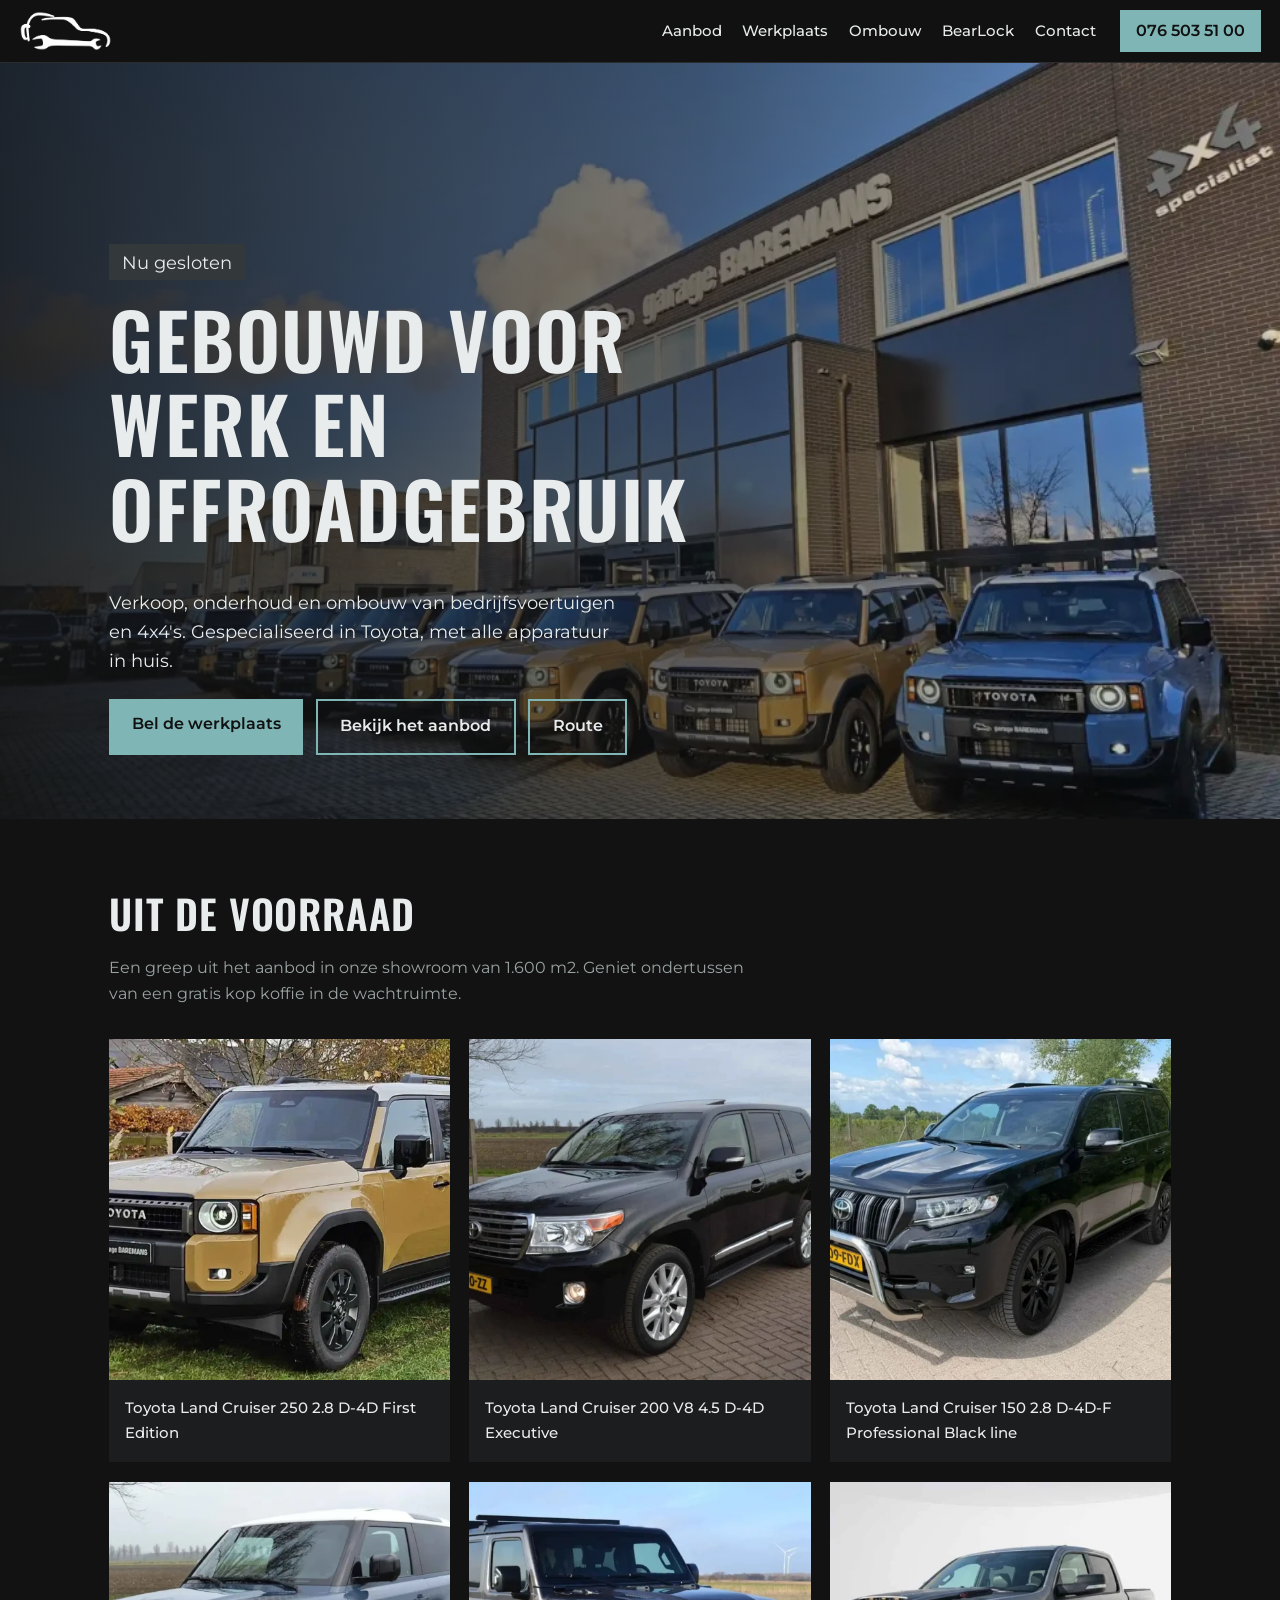
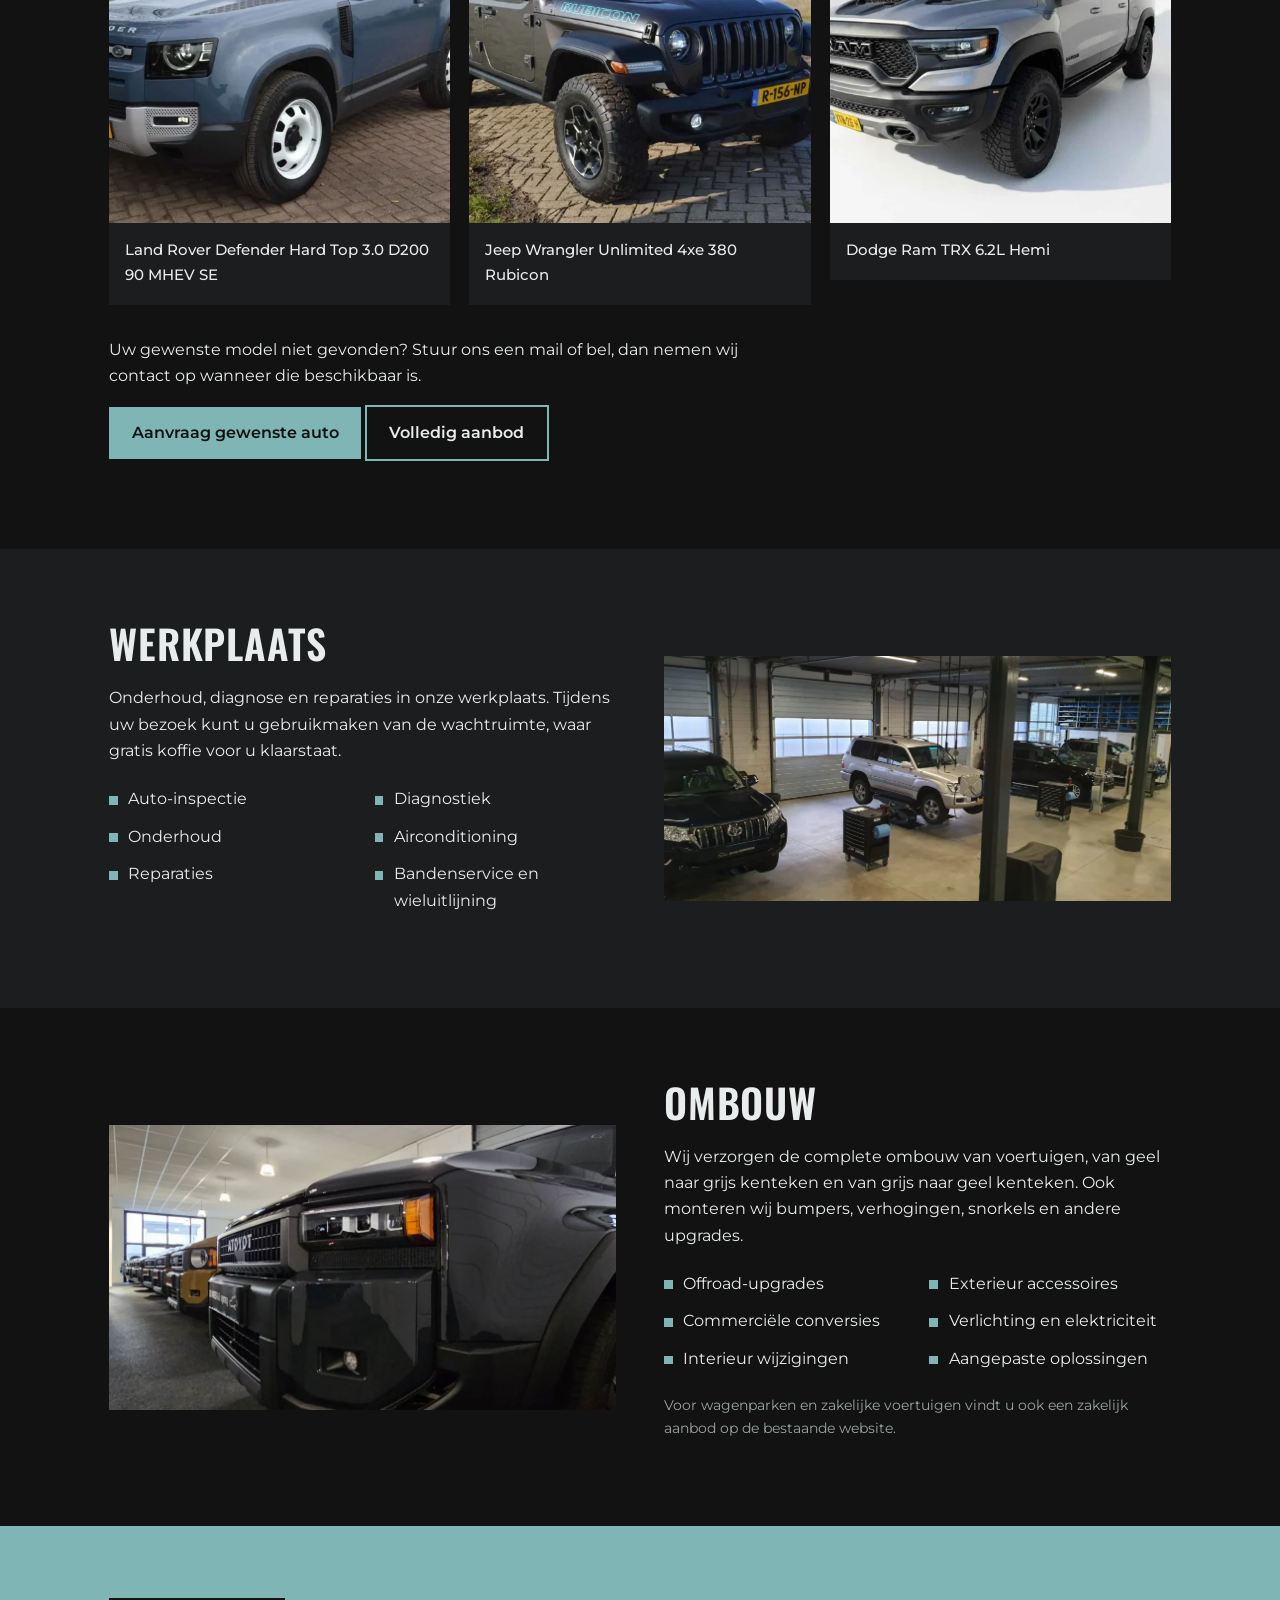
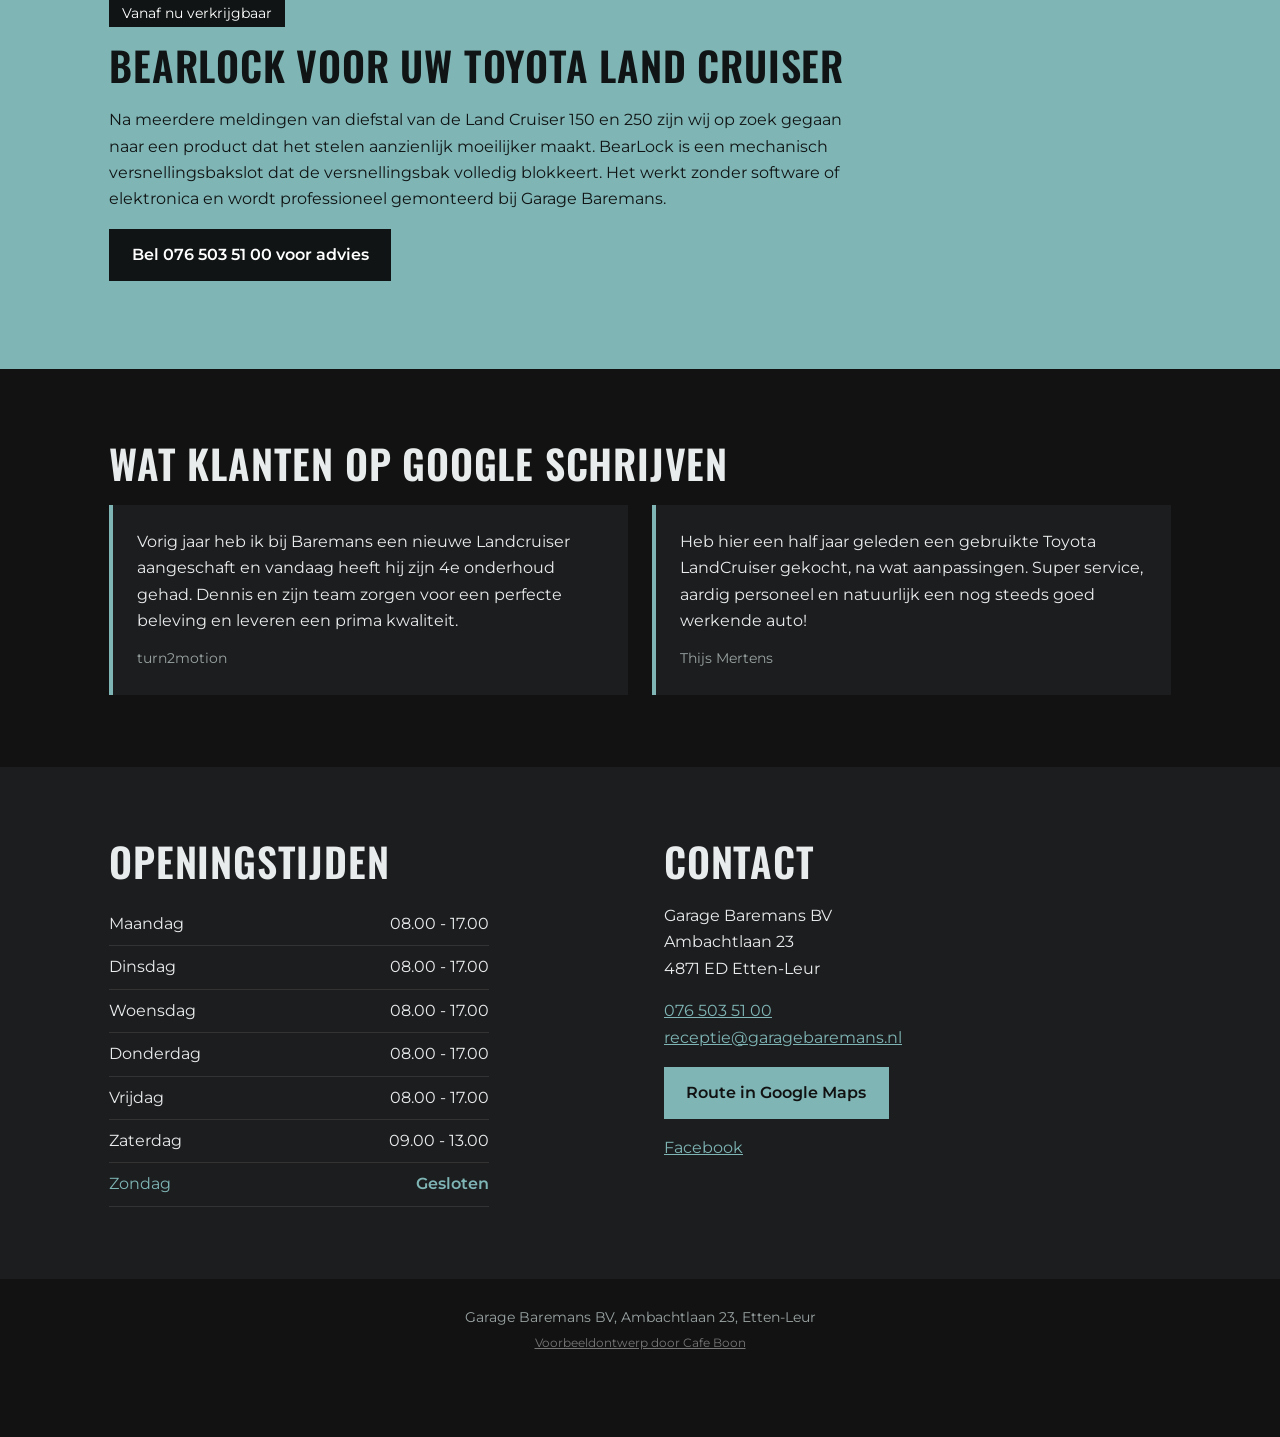
==== index.html @ c6d0fb04 "Voorbeeldwebsite voor Garage Baremans" ====
<!doctype html>
<html lang="nl">
<head>
<meta charset="utf-8">
<meta name="viewport" content="width=device-width, initial-scale=1">
<meta name="robots" content="noindex">
<title>Garage Baremans - 4x4 en bedrijfswagens in Etten-Leur</title>
<meta name="description" content="Garage Baremans aan de Ambachtlaan 23 in Etten-Leur. Verkoop, onderhoud en ombouw van 4x4's en bedrijfswagens. Gespecialiseerd in Toyota. Showroom van 1.600 m2.">
<meta property="og:title" content="Garage Baremans, Etten-Leur">
<meta property="og:description" content="Verkoop, onderhoud en ombouw van 4x4's en bedrijfswagens. Gespecialiseerd in Toyota.">
<meta property="og:image" content="images/pand.webp">
<link rel="icon" href="images/favicon.png">
<link rel="preconnect" href="https://fonts.googleapis.com">
<link rel="preconnect" href="https://fonts.gstatic.com" crossorigin>
<link href="https://fonts.googleapis.com/css2?family=Oswald:wght@500;600&family=Montserrat:wght@400;500;600&display=swap" rel="stylesheet">
<link rel="stylesheet" href="style.css">
</head>
<body>
<header class="top">
  <a class="brand" href="#"><img src="images/logo-white.webp" alt="Garage Baremans"></a>
  <nav>
    <a href="#aanbod">Aanbod</a>
    <a href="#werkplaats">Werkplaats</a>
    <a href="#ombouw">Ombouw</a>
    <a href="#bearlock">BearLock</a>
    <a href="#contact">Contact</a>
  </nav>
  <a class="call" href="tel:+31765035100">076 503 51 00</a>
</header>

<section class="hero">
  <img src="images/pand.webp" alt="Garage Baremans aan de Ambachtlaan in Etten-Leur met Toyota Land Cruisers voor de deur">
  <div class="shade"></div>
  <div class="hero-in">
    <p class="tag" id="status"></p>
    <h1>Gebouwd voor werk en offroadgebruik</h1>
    <p>Verkoop, onderhoud en ombouw van bedrijfsvoertuigen en 4x4's. Gespecialiseerd in Toyota, met alle apparatuur in huis.</p>
    <div class="actions">
      <a class="btn" href="tel:+31765035100">Bel de werkplaats</a>
      <a class="btn ghost" href="#aanbod">Bekijk het aanbod</a>
      <a class="btn ghost" href="https://www.google.com/maps/dir/?api=1&destination=Ambachtlaan+23+4871+ED+Etten-Leur">Route</a>
    </div>
  </div>
</section>

<section id="aanbod" class="wrap">
  <h2>Uit de voorraad</h2>
  <p class="sub">Een greep uit het aanbod in onze showroom van 1.600 m2. Geniet ondertussen van een gratis kop koffie in de wachtruimte.</p>
  <ul class="cars">
    <li><a href="https://garagebaremans.nl/aanbod/"><img src="images/voorraad/Toyota-Land-Cruiser250-2.8-D-4D-First-Edition-Panorama-Dak-Grijs-Kenteken.webp" alt="" loading="lazy"><span>Toyota Land Cruiser 250 2.8 D-4D First Edition</span></a></li>
    <li><a href="https://garagebaremans.nl/aanbod/"><img src="images/voorraad/Toyota-Land-Cruiser200-V8-4.5-V8-D-4D-Executive-Window-van-V1.webp" alt="" loading="lazy"><span>Toyota Land Cruiser 200 V8 4.5 D-4D Executive</span></a></li>
    <li><a href="https://garagebaremans.nl/aanbod/"><img src="images/voorraad/Toyota-Land-Cruiser150-2.8-D-4D-F-Professional-Black-line-Window-Van.webp" alt="" loading="lazy"><span>Toyota Land Cruiser 150 2.8 D-4D-F Professional Black line</span></a></li>
    <li><a href="https://garagebaremans.nl/aanbod/"><img src="images/voorraad/Land-Rover-DefenderHard-Top-3.0-D200-90-MHEV-SE.webp" alt="" loading="lazy"><span>Land Rover Defender Hard Top 3.0 D200 90 MHEV SE</span></a></li>
    <li><a href="https://garagebaremans.nl/aanbod/"><img src="images/voorraad/Jeep-WranglerUnlimited-4xe-380-Rubicon.webp" alt="" loading="lazy"><span>Jeep Wrangler Unlimited 4xe 380 Rubicon</span></a></li>
    <li><a href="https://garagebaremans.nl/aanbod/"><img src="images/voorraad/Dodge-Ram-TRX.webp" alt="" loading="lazy"><span>Dodge Ram TRX 6.2L Hemi</span></a></li>
  </ul>
  <p class="find">Uw gewenste model niet gevonden? Stuur ons een mail of bel, dan nemen wij contact op wanneer die beschikbaar is.</p>
  <p><a class="btn" href="mailto:receptie@garagebaremans.nl?subject=Gewenste%20auto">Aanvraag gewenste auto</a> <a class="btn ghost" href="https://garagebaremans.nl/aanbod/">Volledig aanbod</a></p>
</section>

<section id="werkplaats" class="band">
  <div class="wrap split">
    <div>
      <h2>Werkplaats</h2>
      <p>Onderhoud, diagnose en reparaties in onze werkplaats. Tijdens uw bezoek kunt u gebruikmaken van de wachtruimte, waar gratis koffie voor u klaarstaat.</p>
      <ul class="list">
        <li>Auto-inspectie</li><li>Onderhoud</li><li>Reparaties</li><li>Diagnostiek</li><li>Airconditioning</li><li>Bandenservice en wieluitlijning</li>
      </ul>
    </div>
    <img src="images/werkplaats.webp" alt="Werkplaats van Garage Baremans met Toyota op de brug" loading="lazy">
  </div>
</section>

<section id="ombouw" class="wrap split rev">
  <img src="images/jeeps.webp" alt="Voertuigen van Garage Baremans" loading="lazy">
  <div>
    <h2>Ombouw</h2>
    <p>Wij verzorgen de complete ombouw van voertuigen, van geel naar grijs kenteken en van grijs naar geel kenteken. Ook monteren wij bumpers, verhogingen, snorkels en andere upgrades.</p>
    <ul class="list">
      <li>Offroad-upgrades</li><li>Commerciële conversies</li><li>Interieur wijzigingen</li><li>Exterieur accessoires</li><li>Verlichting en elektriciteit</li><li>Aangepaste oplossingen</li>
    </ul>
    <p class="small">Voor wagenparken en zakelijke voertuigen vindt u ook een zakelijk aanbod op de bestaande website.</p>
  </div>
</section>

<section id="bearlock" class="alert">
  <div class="wrap">
    <p class="tag">Vanaf nu verkrijgbaar</p>
    <h2>BearLock voor uw Toyota Land Cruiser</h2>
    <p>Na meerdere meldingen van diefstal van de Land Cruiser 150 en 250 zijn wij op zoek gegaan naar een product dat het stelen aanzienlijk moeilijker maakt. BearLock is een mechanisch versnellingsbakslot dat de versnellingsbak volledig blokkeert. Het werkt zonder software of elektronica en wordt professioneel gemonteerd bij Garage Baremans.</p>
    <p><a class="btn" href="tel:+31765035100">Bel 076 503 51 00 voor advies</a></p>
  </div>
</section>

<section class="wrap reviews">
  <h2>Wat klanten op Google schrijven</h2>
  <div class="rv">
    <blockquote>Vorig jaar heb ik bij Baremans een nieuwe Landcruiser aangeschaft en vandaag heeft hij zijn 4e onderhoud gehad. Dennis en zijn team zorgen voor een perfecte beleving en leveren een prima kwaliteit.<cite>turn2motion</cite></blockquote>
    <blockquote>Heb hier een half jaar geleden een gebruikte Toyota LandCruiser gekocht, na wat aanpassingen. Super service, aardig personeel en natuurlijk een nog steeds goed werkende auto!<cite>Thijs Mertens</cite></blockquote>
  </div>
</section>

<section id="contact" class="visit">
  <div class="wrap two">
    <div>
      <h2>Openingstijden</h2>
      <table>
        <tr data-d="1"><th>Maandag</th><td>08.00 - 17.00</td></tr>
        <tr data-d="2"><th>Dinsdag</th><td>08.00 - 17.00</td></tr>
        <tr data-d="3"><th>Woensdag</th><td>08.00 - 17.00</td></tr>
        <tr data-d="4"><th>Donderdag</th><td>08.00 - 17.00</td></tr>
        <tr data-d="5"><th>Vrijdag</th><td>08.00 - 17.00</td></tr>
        <tr data-d="6"><th>Zaterdag</th><td>09.00 - 13.00</td></tr>
        <tr data-d="0"><th>Zondag</th><td>Gesloten</td></tr>
      </table>
    </div>
    <div>
      <h2>Contact</h2>
      <p>Garage Baremans BV<br>Ambachtlaan 23<br>4871 ED Etten-Leur</p>
      <p><a href="tel:+31765035100">076 503 51 00</a><br><a href="mailto:receptie@garagebaremans.nl">receptie@garagebaremans.nl</a></p>
      <p><a class="btn" href="https://www.google.com/maps/dir/?api=1&destination=Ambachtlaan+23+4871+ED+Etten-Leur">Route in Google Maps</a></p>
      <p><a href="https://www.facebook.com/GarageBaremans/">Facebook</a></p>
    </div>
  </div>
</section>

<footer>
  <p>Garage Baremans BV, Ambachtlaan 23, Etten-Leur</p>
  <p class="credit"><a href="https://cafeboon.com">Voorbeeldontwerp door Cafe Boon</a></p>
</footer>
<a class="fab" href="tel:+31765035100">Bel</a>
<script>
(function(){
  var h={1:[8,17],2:[8,17],3:[8,17],4:[8,17],5:[8,17],6:[9,13]};
  var n=new Date(),d=n.getDay(),m=n.getHours()+n.getMinutes()/60,el=document.getElementById('status');
  var r=document.querySelector('tr[data-d="'+d+'"]');if(r)r.className='today';
  if(h[d]&&m>=h[d][0]&&m<h[d][1]){el.textContent='Nu geopend tot '+h[d][1]+'.00';el.className='tag yes'}else{el.textContent='Nu gesloten'}
})();
</script>
</body>
</html>
---- style.css ----
:root{--teal:#7fb5b5;--black:#121212;--panel:#1c1d1e;--text:#e9ecec;--mute:#9aa3a3}
*{box-sizing:border-box}
body{margin:0;font-family:Montserrat,sans-serif;background:var(--black);color:var(--text);line-height:1.65}
h1,h2{font-family:Oswald,sans-serif;font-weight:600;text-transform:uppercase;letter-spacing:.02em;line-height:1.1;margin:0 0 .5em}
h1{font-size:clamp(2.4rem,7vw,4.8rem);max-width:14ch}
h2{font-size:clamp(1.8rem,4vw,2.5rem)}
a{color:var(--teal)}
.top{display:flex;align-items:center;gap:1.5rem;padding:.6rem 1.2rem;background:rgba(18,18,18,.96);border-bottom:1px solid #2a2c2d;position:sticky;top:0;z-index:5}
.brand img{height:40px;display:block}
.top nav{margin-left:auto;display:flex;gap:1.3rem}.top nav a{color:var(--text);text-decoration:none;font-size:.92rem;font-weight:500}
.call{background:var(--teal);color:#111;text-decoration:none;padding:.5rem 1rem;font-weight:600;white-space:nowrap}
.hero{position:relative;min-height:84vh;display:flex;align-items:flex-end}
.hero>img{position:absolute;inset:0;width:100%;height:100%;object-fit:cover;object-position:70% 50%}
.shade{position:absolute;inset:0;background:linear-gradient(90deg,rgba(18,18,18,.88) 0%,rgba(18,18,18,.55) 55%,rgba(18,18,18,.1) 100%)}
.hero-in{position:relative;max-width:1100px;width:100%;margin:0 auto;padding:4rem 1.2rem}
.hero-in p{max-width:520px;font-size:1.1rem}
.tag{display:inline-block;background:#33383a;padding:.2rem .8rem;font-size:.85rem;margin:0 0 1rem!important}.tag.yes{background:#1f6a3a}
.actions{display:flex;gap:.8rem;flex-wrap:wrap;margin-top:1.5rem}
.btn{display:inline-block;background:var(--teal);color:#111;padding:.8rem 1.4rem;text-decoration:none;font-weight:600}
.btn.ghost{background:transparent;color:var(--text);border:2px solid var(--teal)}
.wrap{max-width:1100px;margin:0 auto;padding:4.5rem 1.2rem}
.sub{color:var(--mute);max-width:640px}
.cars{list-style:none;padding:0;margin:2rem 0;display:grid;grid-template-columns:repeat(auto-fill,minmax(300px,1fr));gap:1.2rem}
.cars a{display:block;background:var(--panel);text-decoration:none;color:var(--text);border-bottom:3px solid transparent;transition:border-color .2s}
.cars a:hover{border-color:var(--teal)}
.cars img{width:100%;aspect-ratio:1/1;object-fit:cover;display:block;background:#2a2a2a}
.cars span{display:block;padding:.9rem 1rem;font-weight:500;font-size:.95rem}
.find{max-width:640px}
.band{background:var(--panel)}
.split{display:grid;grid-template-columns:1fr 1fr;gap:3rem;align-items:center}
.split img{width:100%;display:block}
.list{list-style:none;padding:0;columns:2;gap:1.5rem}
.list li{padding:.35rem 0 .35rem 1.2rem;position:relative;break-inside:avoid}
.list li:before{content:"";position:absolute;left:0;top:.95em;width:.55rem;height:.55rem;background:var(--teal)}
.small{font-size:.88rem;color:var(--mute)}
.alert{background:var(--teal);color:#101414}
.alert .tag{background:#101414;color:#fff}.alert .btn{background:#101414;color:#fff}.alert p{max-width:760px}
.rv{display:grid;grid-template-columns:1fr 1fr;gap:1.5rem}
blockquote{margin:0;background:var(--panel);padding:1.5rem;border-left:4px solid var(--teal)}
cite{display:block;margin-top:.8rem;color:var(--mute);font-style:normal;font-size:.9rem}
.visit{background:var(--panel)}
.two{display:grid;grid-template-columns:1fr 1fr;gap:3rem}
table{border-collapse:collapse;width:100%;max-width:380px}
th{text-align:left;font-weight:400}td{text-align:right}
th,td{padding:.5rem 0;border-bottom:1px solid #333}
tr.today{color:var(--teal);font-weight:600}
footer{text-align:center;padding:1.5rem 1rem 5rem;font-size:.9rem;color:var(--mute)}
footer p{margin:.2rem}.credit{font-size:.78rem}.credit a{color:#777}
.fab{display:none}
@media(max-width:760px){
.top nav,.call{display:none}.top{justify-content:center}
.hero{min-height:78vh}.shade{background:linear-gradient(0deg,rgba(18,18,18,.92) 20%,rgba(18,18,18,.25))}
.split,.two,.rv{grid-template-columns:1fr;gap:2rem}.rev img{order:2}.list{columns:1}
.fab{display:block;position:fixed;right:1rem;bottom:1rem;background:var(--teal);color:#111;text-decoration:none;font-weight:600;padding:.9rem 1.5rem;border-radius:999px;box-shadow:0 4px 12px rgba(0,0,0,.5);z-index:9}}
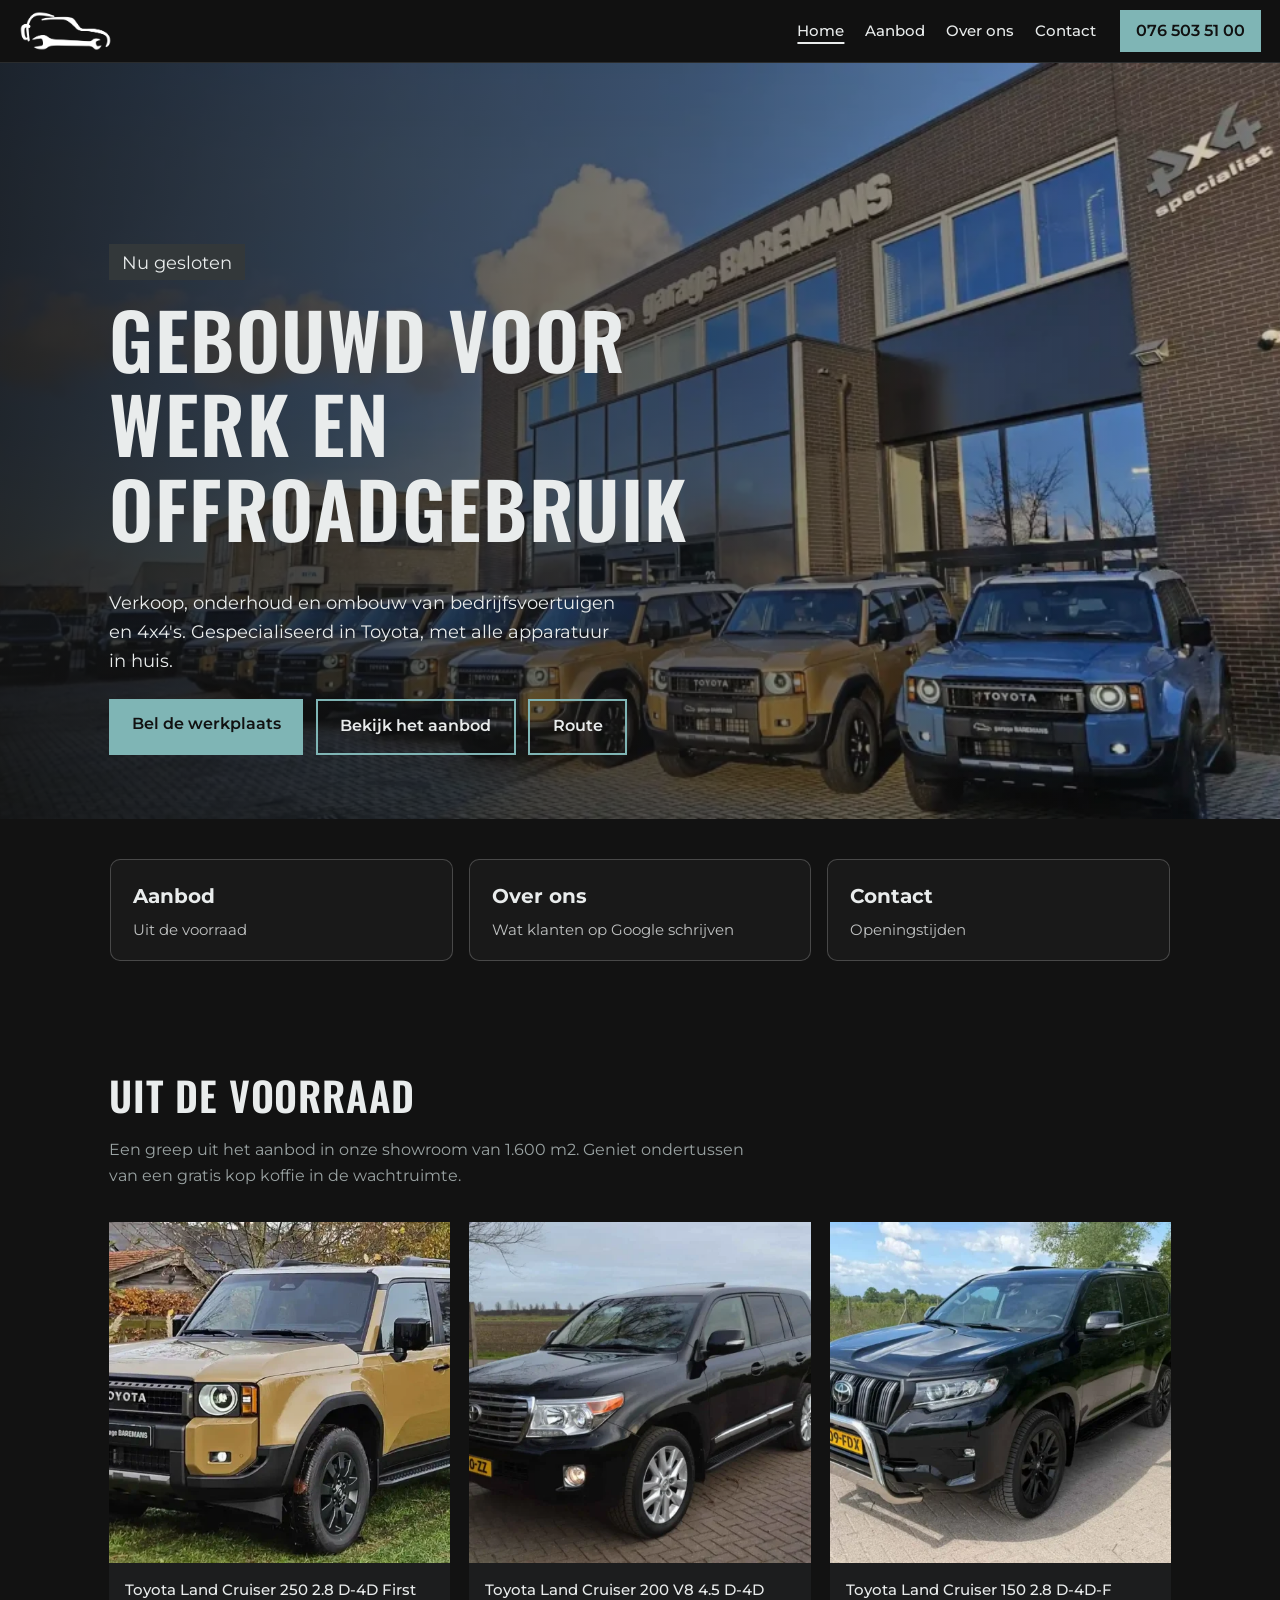
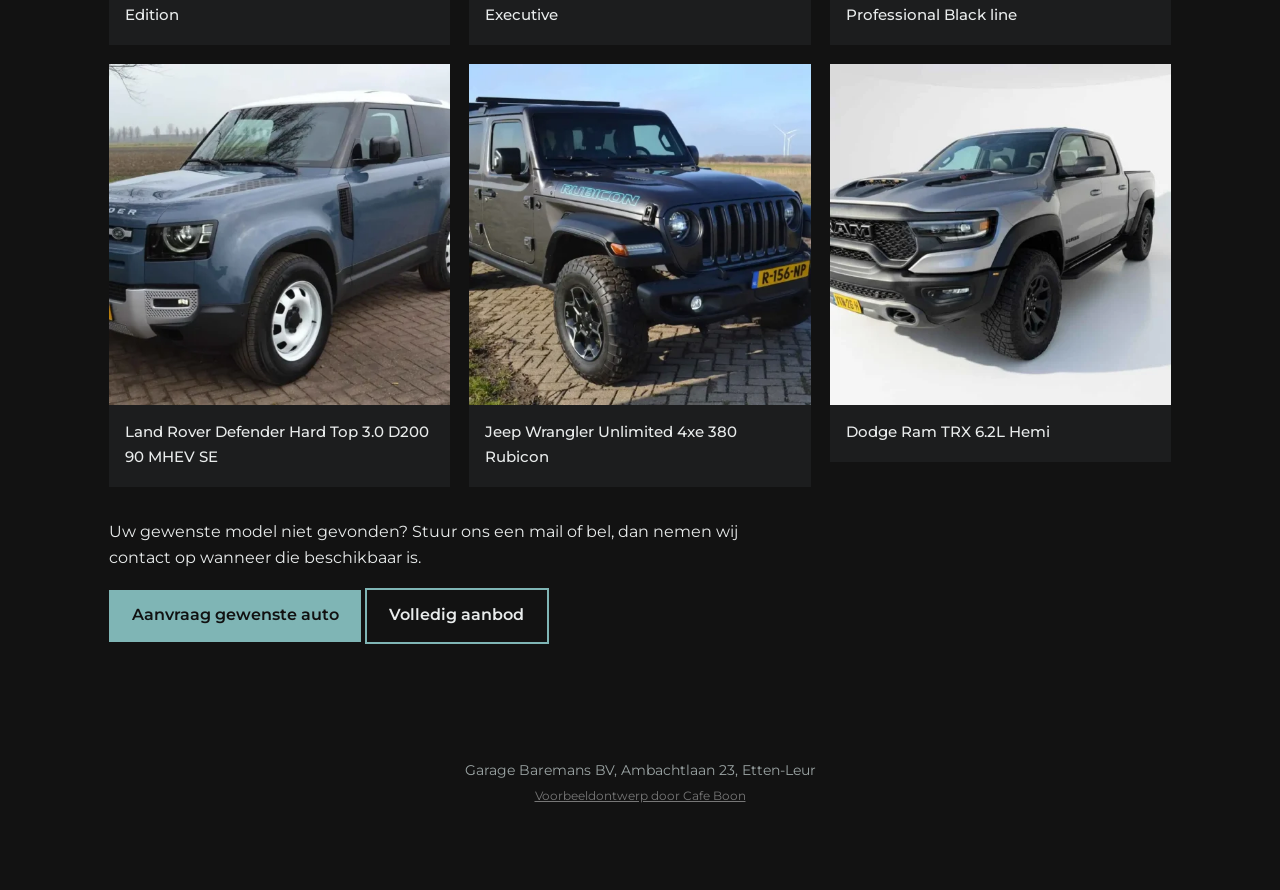
==== commit 514f9fd4: "Website opgedeeld in meerdere pagina's" ====
--- a/index.html
+++ b/index.html
@@ -17,125 +17,49 @@
 </head>
 <body>
 <header class="top">
-  <a class="brand" href="#"><img src="images/logo-white.webp" alt="Garage Baremans"></a>
-  <nav>
-    <a href="#aanbod">Aanbod</a>
-    <a href="#werkplaats">Werkplaats</a>
-    <a href="#ombouw">Ombouw</a>
-    <a href="#bearlock">BearLock</a>
-    <a href="#contact">Contact</a>
-  </nav>
-  <a class="call" href="tel:+31765035100">076 503 51 00</a>
+<a class="brand" href="index.html"><img alt="Garage Baremans" src="images/logo-white.webp"/></a>
+<nav><a aria-current="page" href="index.html">Home</a><a href="aanbod.html">Aanbod</a><a href="over.html">Over ons</a><a href="contact.html">Contact</a></nav>
+<a class="call" href="tel:+31765035100">076 503 51 00</a>
 </header>
-
+<div aria-label="Pagina's" class="sn-bar" role="navigation"><a aria-current="page" class="sn-link" href="index.html">Home</a><a class="sn-link" href="aanbod.html">Aanbod</a><a class="sn-link" href="over.html">Over ons</a><a class="sn-link" href="contact.html">Contact</a></div>
 <section class="hero">
-  <img src="images/pand.webp" alt="Garage Baremans aan de Ambachtlaan in Etten-Leur met Toyota Land Cruisers voor de deur">
-  <div class="shade"></div>
-  <div class="hero-in">
-    <p class="tag" id="status"></p>
-    <h1>Gebouwd voor werk en offroadgebruik</h1>
-    <p>Verkoop, onderhoud en ombouw van bedrijfsvoertuigen en 4x4's. Gespecialiseerd in Toyota, met alle apparatuur in huis.</p>
-    <div class="actions">
-      <a class="btn" href="tel:+31765035100">Bel de werkplaats</a>
-      <a class="btn ghost" href="#aanbod">Bekijk het aanbod</a>
-      <a class="btn ghost" href="https://www.google.com/maps/dir/?api=1&destination=Ambachtlaan+23+4871+ED+Etten-Leur">Route</a>
-    </div>
-  </div>
+<img alt="Garage Baremans aan de Ambachtlaan in Etten-Leur met Toyota Land Cruisers voor de deur" src="images/pand.webp"/>
+<div class="shade"></div>
+<div class="hero-in">
+<p class="tag" id="status"></p>
+<h1>Gebouwd voor werk en offroadgebruik</h1>
+<p>Verkoop, onderhoud en ombouw van bedrijfsvoertuigen en 4x4's. Gespecialiseerd in Toyota, met alle apparatuur in huis.</p>
+<div class="actions">
+<a class="btn" href="tel:+31765035100">Bel de werkplaats</a>
+<a class="btn ghost" href="aanbod.html">Bekijk het aanbod</a>
+<a class="btn ghost" href="https://www.google.com/maps/dir/?api=1&amp;destination=Ambachtlaan+23+4871+ED+Etten-Leur">Route</a>
+</div>
+</div>
 </section>
-
-<section id="aanbod" class="wrap">
-  <h2>Uit de voorraad</h2>
-  <p class="sub">Een greep uit het aanbod in onze showroom van 1.600 m2. Geniet ondertussen van een gratis kop koffie in de wachtruimte.</p>
-  <ul class="cars">
-    <li><a href="https://garagebaremans.nl/aanbod/"><img src="images/voorraad/Toyota-Land-Cruiser250-2.8-D-4D-First-Edition-Panorama-Dak-Grijs-Kenteken.webp" alt="" loading="lazy"><span>Toyota Land Cruiser 250 2.8 D-4D First Edition</span></a></li>
-    <li><a href="https://garagebaremans.nl/aanbod/"><img src="images/voorraad/Toyota-Land-Cruiser200-V8-4.5-V8-D-4D-Executive-Window-van-V1.webp" alt="" loading="lazy"><span>Toyota Land Cruiser 200 V8 4.5 D-4D Executive</span></a></li>
-    <li><a href="https://garagebaremans.nl/aanbod/"><img src="images/voorraad/Toyota-Land-Cruiser150-2.8-D-4D-F-Professional-Black-line-Window-Van.webp" alt="" loading="lazy"><span>Toyota Land Cruiser 150 2.8 D-4D-F Professional Black line</span></a></li>
-    <li><a href="https://garagebaremans.nl/aanbod/"><img src="images/voorraad/Land-Rover-DefenderHard-Top-3.0-D200-90-MHEV-SE.webp" alt="" loading="lazy"><span>Land Rover Defender Hard Top 3.0 D200 90 MHEV SE</span></a></li>
-    <li><a href="https://garagebaremans.nl/aanbod/"><img src="images/voorraad/Jeep-WranglerUnlimited-4xe-380-Rubicon.webp" alt="" loading="lazy"><span>Jeep Wrangler Unlimited 4xe 380 Rubicon</span></a></li>
-    <li><a href="https://garagebaremans.nl/aanbod/"><img src="images/voorraad/Dodge-Ram-TRX.webp" alt="" loading="lazy"><span>Dodge Ram TRX 6.2L Hemi</span></a></li>
-  </ul>
-  <p class="find">Uw gewenste model niet gevonden? Stuur ons een mail of bel, dan nemen wij contact op wanneer die beschikbaar is.</p>
-  <p><a class="btn" href="mailto:receptie@garagebaremans.nl?subject=Gewenste%20auto">Aanvraag gewenste auto</a> <a class="btn ghost" href="https://garagebaremans.nl/aanbod/">Volledig aanbod</a></p>
+<div class="sn-cards"><a class="sn-card" href="aanbod.html"><strong>Aanbod</strong><span>Uit de voorraad</span></a><a class="sn-card" href="over.html"><strong>Over ons</strong><span>Wat klanten op Google schrijven</span></a><a class="sn-card" href="contact.html"><strong>Contact</strong><span>Openingstijden</span></a></div>
+<section class="wrap">
+<h2>Uit de voorraad</h2>
+<p class="sub">Een greep uit het aanbod in onze showroom van 1.600 m2. Geniet ondertussen van een gratis kop koffie in de wachtruimte.</p>
+<ul class="cars">
+<li><a href="https://garagebaremans.nl/aanbod/"><img alt="" loading="lazy" src="images/voorraad/Toyota-Land-Cruiser250-2.8-D-4D-First-Edition-Panorama-Dak-Grijs-Kenteken.webp"/><span>Toyota Land Cruiser 250 2.8 D-4D First Edition</span></a></li>
+<li><a href="https://garagebaremans.nl/aanbod/"><img alt="" loading="lazy" src="images/voorraad/Toyota-Land-Cruiser200-V8-4.5-V8-D-4D-Executive-Window-van-V1.webp"/><span>Toyota Land Cruiser 200 V8 4.5 D-4D Executive</span></a></li>
+<li><a href="https://garagebaremans.nl/aanbod/"><img alt="" loading="lazy" src="images/voorraad/Toyota-Land-Cruiser150-2.8-D-4D-F-Professional-Black-line-Window-Van.webp"/><span>Toyota Land Cruiser 150 2.8 D-4D-F Professional Black line</span></a></li>
+<li><a href="https://garagebaremans.nl/aanbod/"><img alt="" loading="lazy" src="images/voorraad/Land-Rover-DefenderHard-Top-3.0-D200-90-MHEV-SE.webp"/><span>Land Rover Defender Hard Top 3.0 D200 90 MHEV SE</span></a></li>
+<li><a href="https://garagebaremans.nl/aanbod/"><img alt="" loading="lazy" src="images/voorraad/Jeep-WranglerUnlimited-4xe-380-Rubicon.webp"/><span>Jeep Wrangler Unlimited 4xe 380 Rubicon</span></a></li>
+<li><a href="https://garagebaremans.nl/aanbod/"><img alt="" loading="lazy" src="images/voorraad/Dodge-Ram-TRX.webp"/><span>Dodge Ram TRX 6.2L Hemi</span></a></li>
+</ul>
+<p class="find">Uw gewenste model niet gevonden? Stuur ons een mail of bel, dan nemen wij contact op wanneer die beschikbaar is.</p>
+<p><a class="btn" href="mailto:receptie@garagebaremans.nl?subject=Gewenste%20auto">Aanvraag gewenste auto</a> <a class="btn ghost" href="https://garagebaremans.nl/aanbod/">Volledig aanbod</a></p>
 </section>
-
-<section id="werkplaats" class="band">
-  <div class="wrap split">
-    <div>
-      <h2>Werkplaats</h2>
-      <p>Onderhoud, diagnose en reparaties in onze werkplaats. Tijdens uw bezoek kunt u gebruikmaken van de wachtruimte, waar gratis koffie voor u klaarstaat.</p>
-      <ul class="list">
-        <li>Auto-inspectie</li><li>Onderhoud</li><li>Reparaties</li><li>Diagnostiek</li><li>Airconditioning</li><li>Bandenservice en wieluitlijning</li>
-      </ul>
-    </div>
-    <img src="images/werkplaats.webp" alt="Werkplaats van Garage Baremans met Toyota op de brug" loading="lazy">
-  </div>
-</section>
-
-<section id="ombouw" class="wrap split rev">
-  <img src="images/jeeps.webp" alt="Voertuigen van Garage Baremans" loading="lazy">
-  <div>
-    <h2>Ombouw</h2>
-    <p>Wij verzorgen de complete ombouw van voertuigen, van geel naar grijs kenteken en van grijs naar geel kenteken. Ook monteren wij bumpers, verhogingen, snorkels en andere upgrades.</p>
-    <ul class="list">
-      <li>Offroad-upgrades</li><li>Commerciële conversies</li><li>Interieur wijzigingen</li><li>Exterieur accessoires</li><li>Verlichting en elektriciteit</li><li>Aangepaste oplossingen</li>
-    </ul>
-    <p class="small">Voor wagenparken en zakelijke voertuigen vindt u ook een zakelijk aanbod op de bestaande website.</p>
-  </div>
-</section>
-
-<section id="bearlock" class="alert">
-  <div class="wrap">
-    <p class="tag">Vanaf nu verkrijgbaar</p>
-    <h2>BearLock voor uw Toyota Land Cruiser</h2>
-    <p>Na meerdere meldingen van diefstal van de Land Cruiser 150 en 250 zijn wij op zoek gegaan naar een product dat het stelen aanzienlijk moeilijker maakt. BearLock is een mechanisch versnellingsbakslot dat de versnellingsbak volledig blokkeert. Het werkt zonder software of elektronica en wordt professioneel gemonteerd bij Garage Baremans.</p>
-    <p><a class="btn" href="tel:+31765035100">Bel 076 503 51 00 voor advies</a></p>
-  </div>
-</section>
-
-<section class="wrap reviews">
-  <h2>Wat klanten op Google schrijven</h2>
-  <div class="rv">
-    <blockquote>Vorig jaar heb ik bij Baremans een nieuwe Landcruiser aangeschaft en vandaag heeft hij zijn 4e onderhoud gehad. Dennis en zijn team zorgen voor een perfecte beleving en leveren een prima kwaliteit.<cite>turn2motion</cite></blockquote>
-    <blockquote>Heb hier een half jaar geleden een gebruikte Toyota LandCruiser gekocht, na wat aanpassingen. Super service, aardig personeel en natuurlijk een nog steeds goed werkende auto!<cite>Thijs Mertens</cite></blockquote>
-  </div>
-</section>
-
-<section id="contact" class="visit">
-  <div class="wrap two">
-    <div>
-      <h2>Openingstijden</h2>
-      <table>
-        <tr data-d="1"><th>Maandag</th><td>08.00 - 17.00</td></tr>
-        <tr data-d="2"><th>Dinsdag</th><td>08.00 - 17.00</td></tr>
-        <tr data-d="3"><th>Woensdag</th><td>08.00 - 17.00</td></tr>
-        <tr data-d="4"><th>Donderdag</th><td>08.00 - 17.00</td></tr>
-        <tr data-d="5"><th>Vrijdag</th><td>08.00 - 17.00</td></tr>
-        <tr data-d="6"><th>Zaterdag</th><td>09.00 - 13.00</td></tr>
-        <tr data-d="0"><th>Zondag</th><td>Gesloten</td></tr>
-      </table>
-    </div>
-    <div>
-      <h2>Contact</h2>
-      <p>Garage Baremans BV<br>Ambachtlaan 23<br>4871 ED Etten-Leur</p>
-      <p><a href="tel:+31765035100">076 503 51 00</a><br><a href="mailto:receptie@garagebaremans.nl">receptie@garagebaremans.nl</a></p>
-      <p><a class="btn" href="https://www.google.com/maps/dir/?api=1&destination=Ambachtlaan+23+4871+ED+Etten-Leur">Route in Google Maps</a></p>
-      <p><a href="https://www.facebook.com/GarageBaremans/">Facebook</a></p>
-    </div>
-  </div>
-</section>
-
 <footer>
-  <p>Garage Baremans BV, Ambachtlaan 23, Etten-Leur</p>
-  <p class="credit"><a href="https://cafeboon.com">Voorbeeldontwerp door Cafe Boon</a></p>
+<p>Garage Baremans BV, Ambachtlaan 23, Etten-Leur</p>
+<p class="credit"><a href="https://cafeboon.com">Voorbeeldontwerp door Cafe Boon</a></p>
 </footer>
 <a class="fab" href="tel:+31765035100">Bel</a>
-<script>
-(function(){
+<script>try{(function(){
   var h={1:[8,17],2:[8,17],3:[8,17],4:[8,17],5:[8,17],6:[9,13]};
   var n=new Date(),d=n.getDay(),m=n.getHours()+n.getMinutes()/60,el=document.getElementById('status');
   var r=document.querySelector('tr[data-d="'+d+'"]');if(r)r.className='today';
   if(h[d]&&m>=h[d][0]&&m<h[d][1]){el.textContent='Nu geopend tot '+h[d][1]+'.00';el.className='tag yes'}else{el.textContent='Nu gesloten'}
-})();
-</script>
-</body>
-</html>
+})();}catch(e){}</script>
+</body></html>
--- a/style.css
+++ b/style.css
@@ -52,3 +52,17 @@
 .hero{min-height:78vh}.shade{background:linear-gradient(0deg,rgba(18,18,18,.92) 20%,rgba(18,18,18,.25))}
 .split,.two,.rv{grid-template-columns:1fr;gap:2rem}.rev img{order:2}.list{columns:1}
 .fab{display:block;position:fixed;right:1rem;bottom:1rem;background:var(--teal);color:#111;text-decoration:none;font-weight:600;padding:.9rem 1.5rem;border-radius:999px;box-shadow:0 4px 12px rgba(0,0,0,.5);z-index:9}}
+/* sitenav:start */
+.sn-bar{display:none;gap:6px;overflow-x:auto;white-space:nowrap;-webkit-overflow-scrolling:touch;padding:8px 12px;background:inherit;color:inherit;font:inherit;line-height:1.2;border-bottom:1px solid rgba(128,128,128,.35);box-sizing:border-box;max-width:100%}
+.sn-bar a.sn-link{flex:0 0 auto;padding:9px 15px;border-radius:999px;color:inherit;text-decoration:none;font-size:15px;font-weight:600;letter-spacing:0;text-transform:none;margin:0}
+.sn-bar a.sn-link[aria-current="page"]{background:rgba(128,128,128,.2);box-shadow:inset 0 -2px 0 currentColor}
+@media(max-width:760px){.sn-bar{display:flex}}
+nav a[aria-current="page"]:not(.cta):not(.btn):not(.call){text-decoration:underline;text-underline-offset:6px;text-decoration-thickness:2px}
+.sn-head{max-width:1100px;margin:0 auto;padding:40px 20px 0;box-sizing:border-box}
+.sn-head h1{margin:0;color:inherit;font-size:clamp(30px,5vw,46px);line-height:1.1}
+.sn-cards{max-width:1100px;margin:0 auto;padding:40px 20px;display:grid;grid-template-columns:repeat(auto-fit,minmax(230px,1fr));gap:16px;box-sizing:border-box}
+.sn-card{display:block;padding:20px 22px;border:1px solid rgba(128,128,128,.45);border-radius:10px;background:rgba(128,128,128,.07);color:inherit;text-decoration:none;min-width:0}
+.sn-card strong{display:block;font-size:1.25em;margin:0 0 6px;color:inherit}
+.sn-card span{display:block;opacity:.8;font-size:.95em;line-height:1.4}
+.sn-card:hover,.sn-card:focus-visible{border-color:currentColor}
+/* sitenav:end */
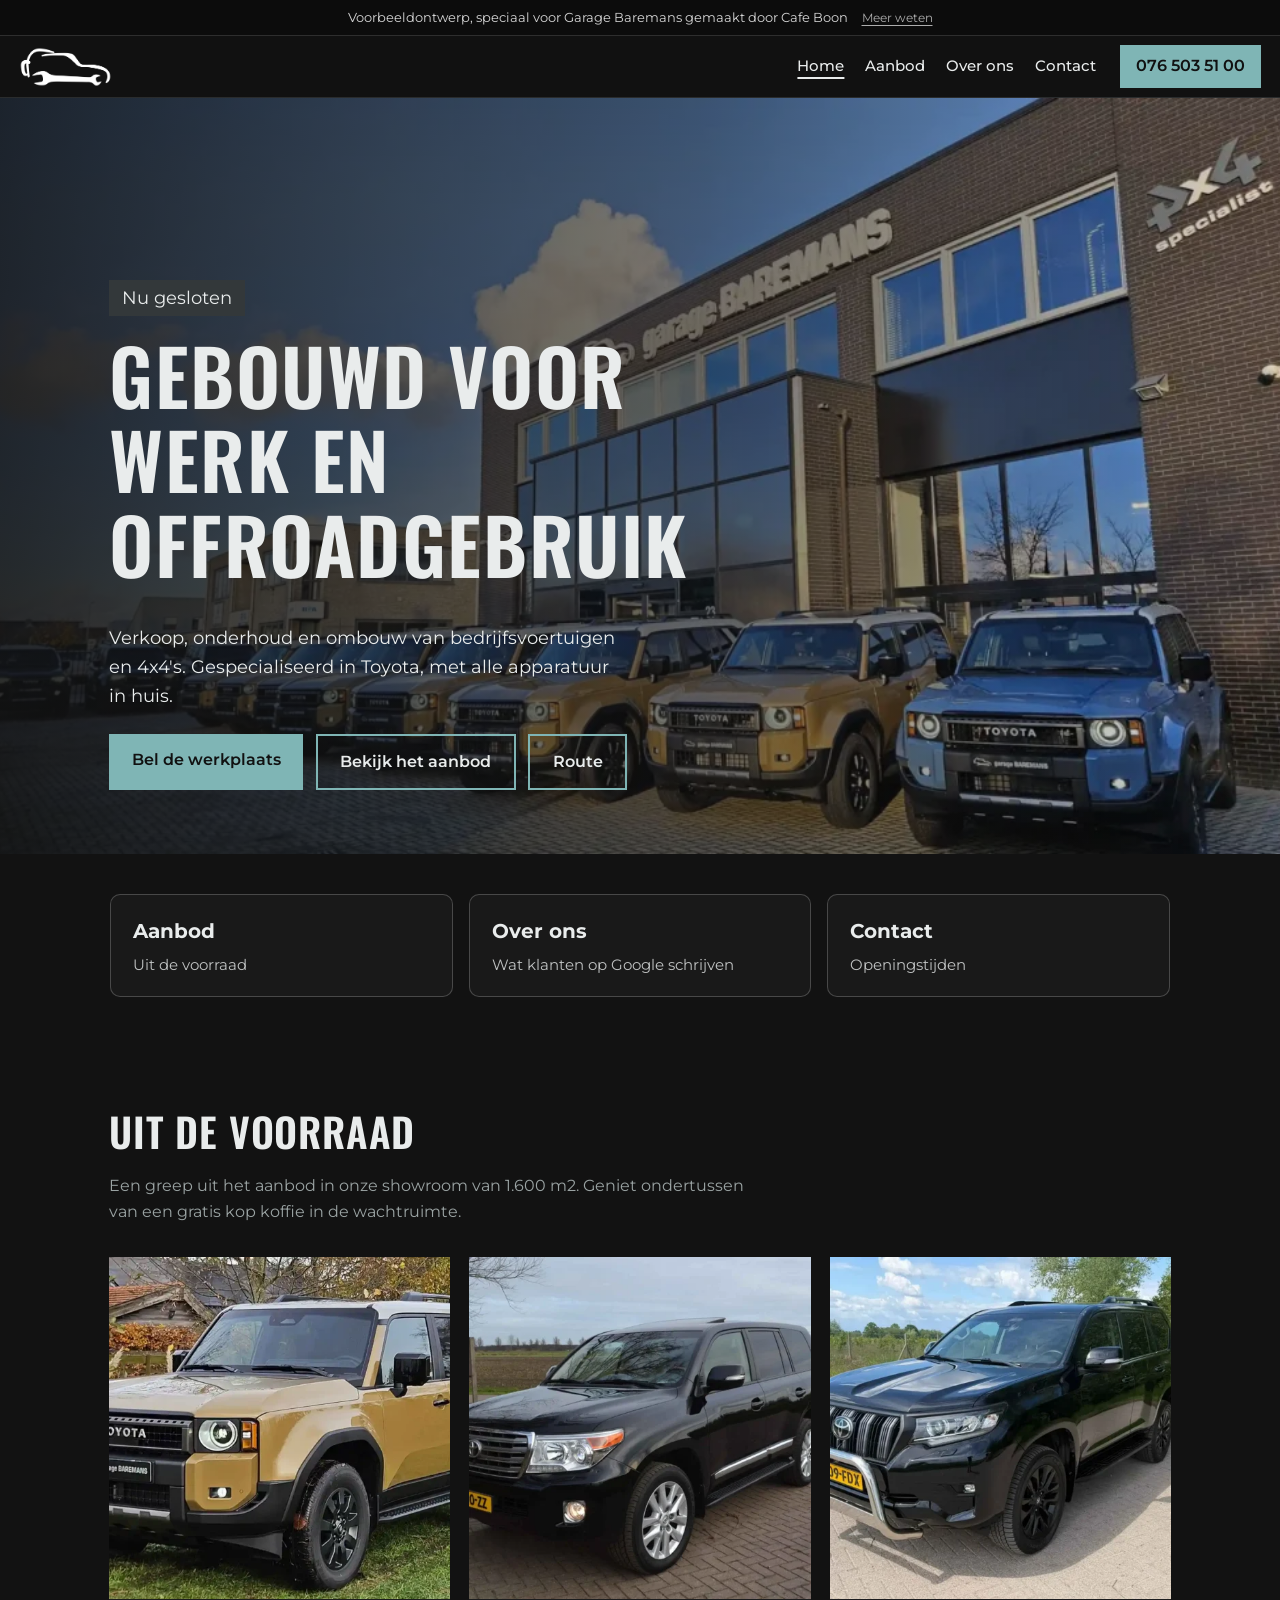
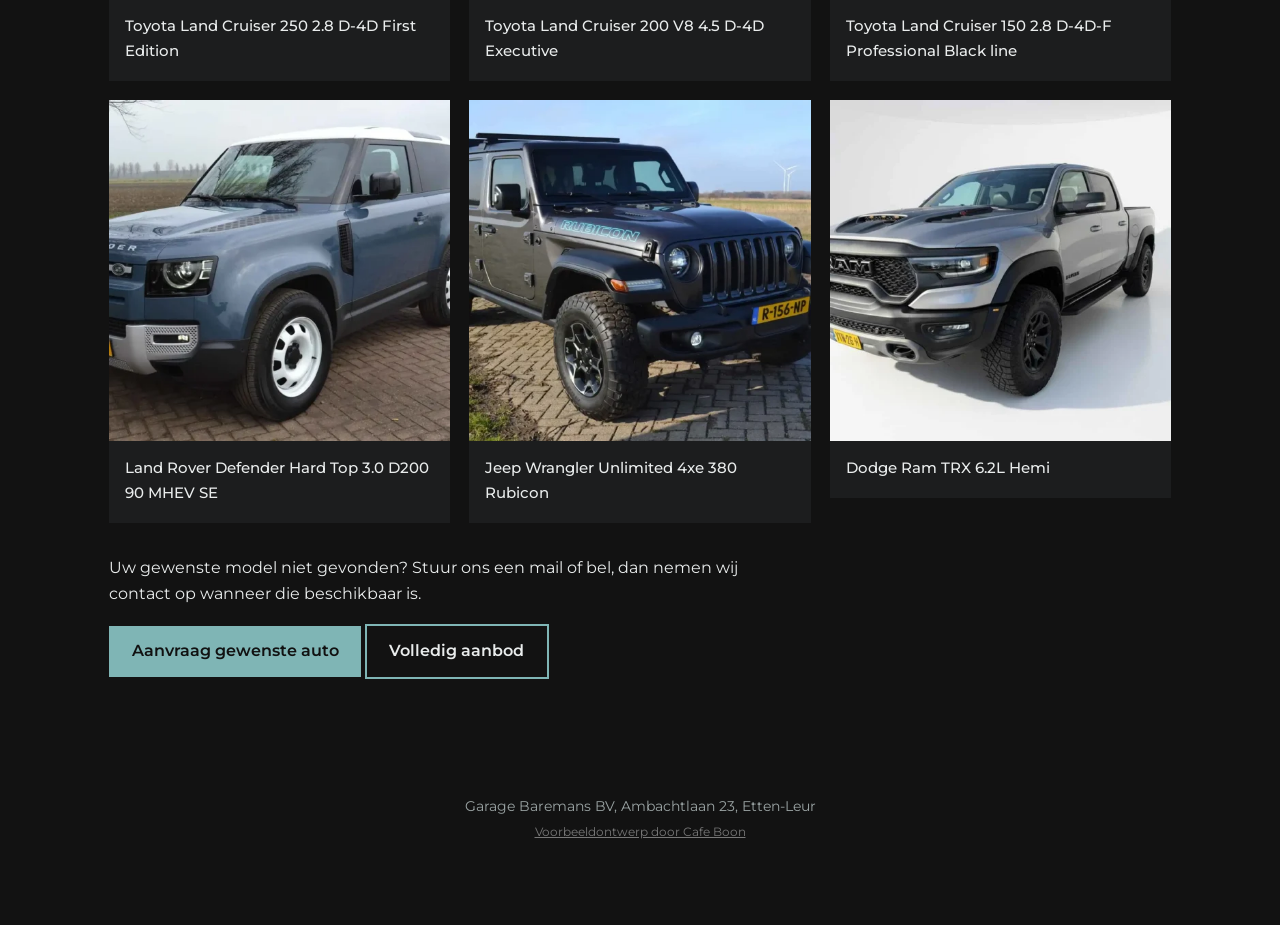
==== commit f2989373: "Werkende formulieren voor afspraken en aanvragen" ====
--- a/index.html
+++ b/index.html
@@ -16,6 +16,7 @@
 <link rel="stylesheet" href="style.css">
 </head>
 <body>
+<div class="vb-banner" role="note"><span>Voorbeeldontwerp, speciaal voor Garage Baremans gemaakt door Cafe Boon</span><a href="https://cafeboon.com">Meer weten</a></div>
 <header class="top">
 <a class="brand" href="index.html"><img alt="Garage Baremans" src="images/logo-white.webp"/></a>
 <nav><a aria-current="page" href="index.html">Home</a><a href="aanbod.html">Aanbod</a><a href="over.html">Over ons</a><a href="contact.html">Contact</a></nav>
@@ -41,15 +42,15 @@
 <h2>Uit de voorraad</h2>
 <p class="sub">Een greep uit het aanbod in onze showroom van 1.600 m2. Geniet ondertussen van een gratis kop koffie in de wachtruimte.</p>
 <ul class="cars">
-<li><a href="https://garagebaremans.nl/aanbod/"><img alt="" loading="lazy" src="images/voorraad/Toyota-Land-Cruiser250-2.8-D-4D-First-Edition-Panorama-Dak-Grijs-Kenteken.webp"/><span>Toyota Land Cruiser 250 2.8 D-4D First Edition</span></a></li>
-<li><a href="https://garagebaremans.nl/aanbod/"><img alt="" loading="lazy" src="images/voorraad/Toyota-Land-Cruiser200-V8-4.5-V8-D-4D-Executive-Window-van-V1.webp"/><span>Toyota Land Cruiser 200 V8 4.5 D-4D Executive</span></a></li>
-<li><a href="https://garagebaremans.nl/aanbod/"><img alt="" loading="lazy" src="images/voorraad/Toyota-Land-Cruiser150-2.8-D-4D-F-Professional-Black-line-Window-Van.webp"/><span>Toyota Land Cruiser 150 2.8 D-4D-F Professional Black line</span></a></li>
-<li><a href="https://garagebaremans.nl/aanbod/"><img alt="" loading="lazy" src="images/voorraad/Land-Rover-DefenderHard-Top-3.0-D200-90-MHEV-SE.webp"/><span>Land Rover Defender Hard Top 3.0 D200 90 MHEV SE</span></a></li>
-<li><a href="https://garagebaremans.nl/aanbod/"><img alt="" loading="lazy" src="images/voorraad/Jeep-WranglerUnlimited-4xe-380-Rubicon.webp"/><span>Jeep Wrangler Unlimited 4xe 380 Rubicon</span></a></li>
-<li><a href="https://garagebaremans.nl/aanbod/"><img alt="" loading="lazy" src="images/voorraad/Dodge-Ram-TRX.webp"/><span>Dodge Ram TRX 6.2L Hemi</span></a></li>
+<li><a href="binnenkort.html"><img alt="" loading="lazy" src="images/voorraad/Toyota-Land-Cruiser250-2.8-D-4D-First-Edition-Panorama-Dak-Grijs-Kenteken.webp"/><span>Toyota Land Cruiser 250 2.8 D-4D First Edition</span></a></li>
+<li><a href="binnenkort.html"><img alt="" loading="lazy" src="images/voorraad/Toyota-Land-Cruiser200-V8-4.5-V8-D-4D-Executive-Window-van-V1.webp"/><span>Toyota Land Cruiser 200 V8 4.5 D-4D Executive</span></a></li>
+<li><a href="binnenkort.html"><img alt="" loading="lazy" src="images/voorraad/Toyota-Land-Cruiser150-2.8-D-4D-F-Professional-Black-line-Window-Van.webp"/><span>Toyota Land Cruiser 150 2.8 D-4D-F Professional Black line</span></a></li>
+<li><a href="binnenkort.html"><img alt="" loading="lazy" src="images/voorraad/Land-Rover-DefenderHard-Top-3.0-D200-90-MHEV-SE.webp"/><span>Land Rover Defender Hard Top 3.0 D200 90 MHEV SE</span></a></li>
+<li><a href="binnenkort.html"><img alt="" loading="lazy" src="images/voorraad/Jeep-WranglerUnlimited-4xe-380-Rubicon.webp"/><span>Jeep Wrangler Unlimited 4xe 380 Rubicon</span></a></li>
+<li><a href="binnenkort.html"><img alt="" loading="lazy" src="images/voorraad/Dodge-Ram-TRX.webp"/><span>Dodge Ram TRX 6.2L Hemi</span></a></li>
 </ul>
 <p class="find">Uw gewenste model niet gevonden? Stuur ons een mail of bel, dan nemen wij contact op wanneer die beschikbaar is.</p>
-<p><a class="btn" href="mailto:receptie@garagebaremans.nl?subject=Gewenste%20auto">Aanvraag gewenste auto</a> <a class="btn ghost" href="https://garagebaremans.nl/aanbod/">Volledig aanbod</a></p>
+<p><a class="btn" href="aanvraag.html">Aanvraag gewenste auto</a> <a class="btn ghost" href="binnenkort.html">Volledig aanbod</a></p>
 </section>
 <footer>
 <p>Garage Baremans BV, Ambachtlaan 23, Etten-Leur</p>
--- a/style.css
+++ b/style.css
@@ -66,3 +66,31 @@
 .sn-card span{display:block;opacity:.8;font-size:.95em;line-height:1.4}
 .sn-card:hover,.sn-card:focus-visible{border-color:currentColor}
 /* sitenav:end */
+/* voorbeeld-formulier:start */
+@layer sn{.sn-form button.btn{border:0;font:inherit;cursor:pointer;line-height:1.2}}
+.sn-formsec{padding:36px 0 72px}
+.sn-formwrap{max-width:1100px;margin:0 auto;padding:0 20px;box-sizing:border-box}
+.sn-formwrap>h2{margin:0 0 12px}
+.sn-formwrap>.sn-lead,.sn-formwrap>.sn-form,.sn-formwrap>.sn-done{max-width:720px}
+.sn-formwrap .sn-lead{margin:0 0 24px;opacity:.85}
+.sn-form{display:grid;grid-template-columns:1fr 1fr;gap:16px}
+.sn-field{display:flex;flex-direction:column;gap:6px;min-width:0;text-align:left}
+.sn-field.full{grid-column:1/-1}
+.sn-field label{font-size:14px;font-weight:600}
+.sn-field input,.sn-field select,.sn-field textarea{font:inherit;font-size:16px;line-height:1.4;color:inherit;background:rgba(128,128,128,.12);border:1px solid rgba(128,128,128,.55);border-radius:8px;padding:11px 12px;width:100%;box-sizing:border-box;min-width:0;max-width:100%;-webkit-appearance:none;appearance:none}
+.sn-field select{background-image:linear-gradient(45deg,transparent 50%,currentColor 50%),linear-gradient(135deg,currentColor 50%,transparent 50%);background-position:calc(100% - 20px) 50%,calc(100% - 15px) 50%;background-size:5px 5px;background-repeat:no-repeat;padding-right:38px}
+.sn-field select option{color:#111;background:#fff}
+.sn-field textarea{resize:vertical}
+.sn-field input:focus,.sn-field select:focus,.sn-field textarea:focus{outline:2px solid currentColor;outline-offset:1px}
+.sn-done{padding:28px;border:1px solid rgba(128,128,128,.55);border-radius:12px;background:rgba(128,128,128,.1)}
+.sn-done h2{margin:0 0 10px}
+.sn-done p{margin:0}
+.sn-done a{text-decoration:underline;text-underline-offset:3px;font-weight:600}
+.sn-formlink{padding:0 0 56px}
+@media(max-width:640px){.sn-form{grid-template-columns:1fr}.sn-formsec{padding:24px 0 56px}}
+/* voorbeeld-formulier:end */
+/* voorbeeldbanner:start */
+.vb-banner{display:flex;flex-wrap:wrap;justify-content:center;align-items:baseline;gap:2px 14px;padding:8px 16px;background:#0c0c0c;color:#d6d6d6;font-size:13px;line-height:1.45;letter-spacing:0;text-transform:none;font-weight:400;text-align:center;position:relative;z-index:1000;border-bottom:1px solid rgba(255,255,255,.14)}
+.vb-banner a{color:inherit;opacity:.8;text-decoration:underline;text-underline-offset:3px;font-size:12px;font-weight:400;white-space:nowrap;letter-spacing:0;text-transform:none}
+.vb-banner a:hover{opacity:1}
+/* voorbeeldbanner:end */
